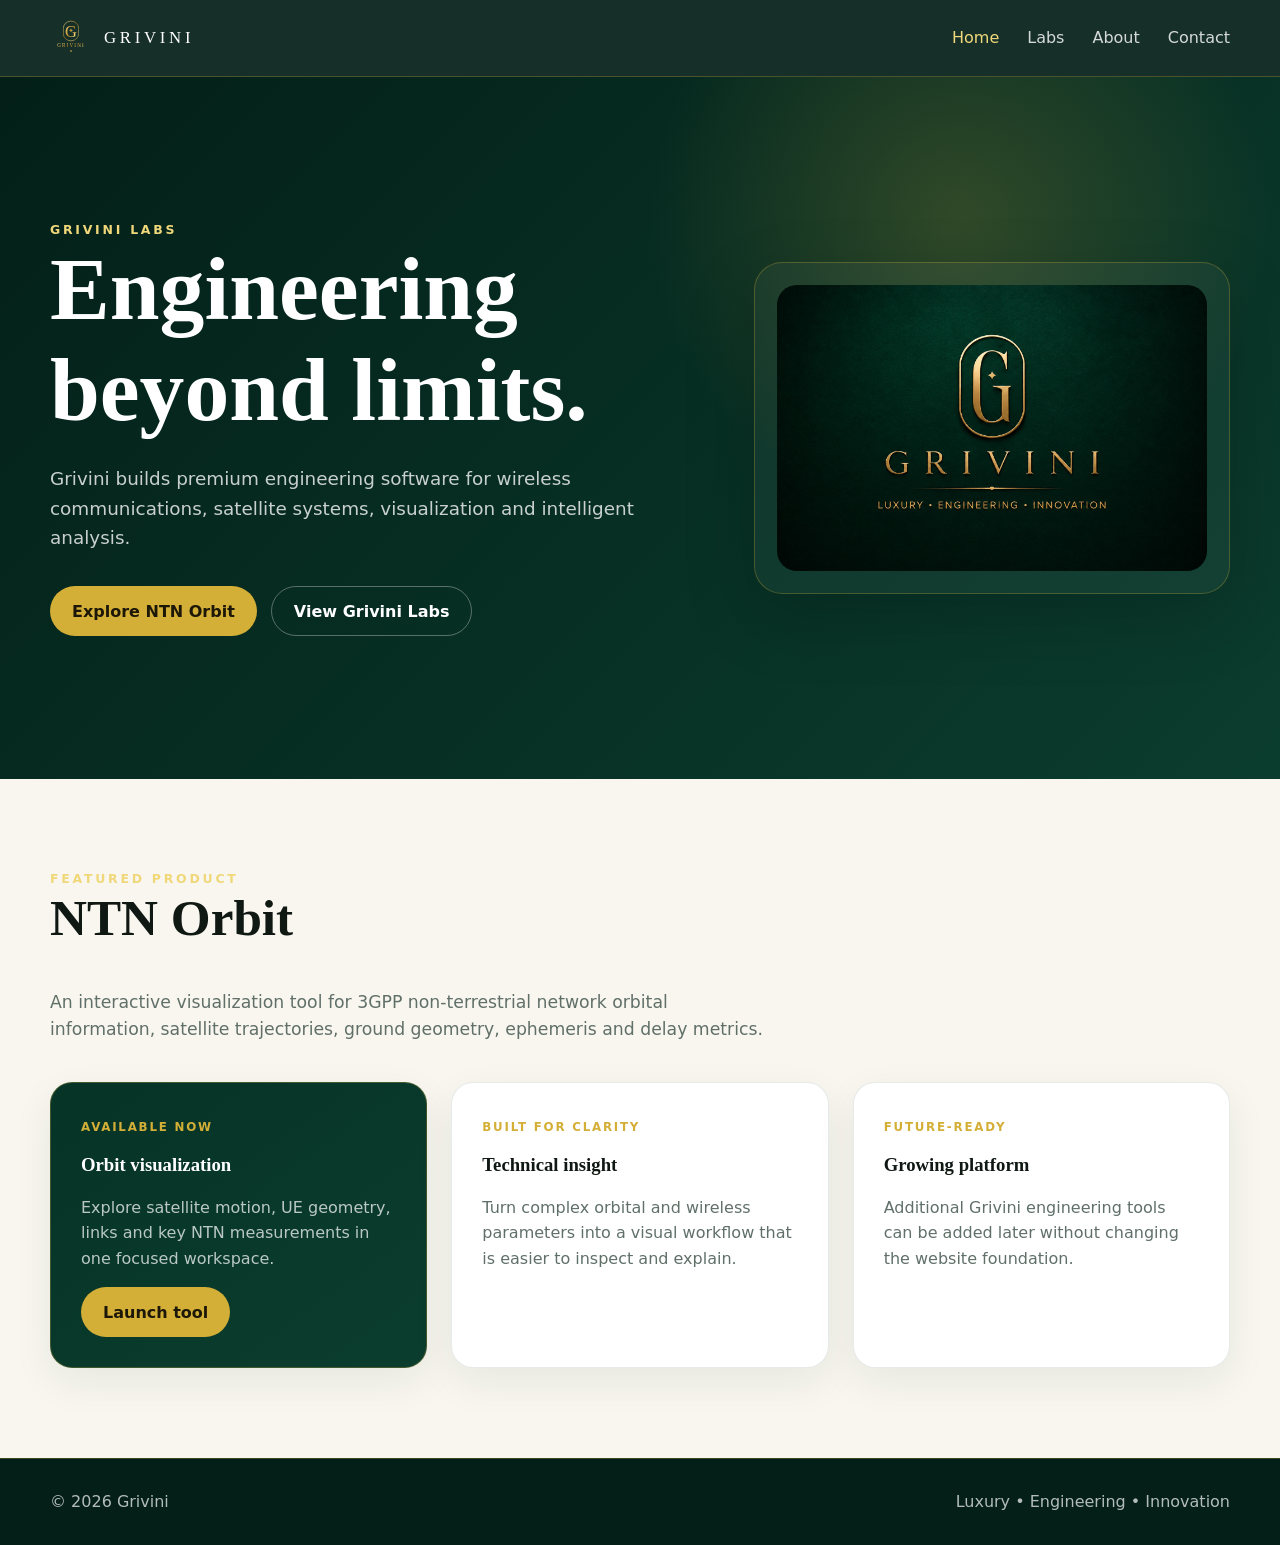
==== index.html @ 295d5815 "Initial Grivini website" ====
<!doctype html>
<html lang="en">
<head>
  <meta charset="utf-8">
  <meta name="viewport" content="width=device-width, initial-scale=1">
  <meta name="description" content="Grivini develops engineering tools for wireless, satellite and intelligent systems.">
  <title>Grivini — Engineering Beyond Limits</title>
  <link rel="stylesheet" href="assets/css/styles.css">
</head>
<body>
<header class="site-header">
  <nav class="nav" aria-label="Primary navigation">
    <a class="brand" href="index.html">
      <img src="assets/images/grivini-logo.svg" alt="">
      <span>GRIVINI</span>
    </a>
    <div class="nav-links"><a href="index.html" aria-current="page">Home</a>
<a href="labs/index.html">Labs</a>
<a href="about/index.html">About</a>
<a href="contact/index.html">Contact</a></div>
  </nav>
</header>

<main>
<section class="hero">
  <div class="hero-inner">
    <div>
      <div class="eyebrow">Grivini Labs</div>
      <h1>Engineering beyond limits.</h1>
      <p>Grivini builds premium engineering software for wireless communications, satellite systems, visualization and intelligent analysis.</p>
      <div class="actions">
        <a class="button button-primary" href="labs/ntn-orbit/index.html">Explore NTN Orbit</a>
        <a class="button button-secondary" href="labs/index.html">View Grivini Labs</a>
      </div>
    </div>
    <div class="hero-logo">
      <img src="assets/images/grivini-logo-green.jpg" alt="Grivini gold logo on emerald green">
    </div>
  </div>
</section>

<section class="section">
  <div class="eyebrow">Featured product</div>
  <h2>NTN Orbit</h2>
  <p class="section-intro">An interactive visualization tool for 3GPP non-terrestrial network orbital information, satellite trajectories, ground geometry, ephemeris and delay metrics.</p>
  <div class="cards">
    <article class="card featured">
      <span class="label">Available now</span>
      <h3>Orbit visualization</h3>
      <p>Explore satellite motion, UE geometry, links and key NTN measurements in one focused workspace.</p>
      <a class="button button-primary" href="labs/ntn-orbit/index.html">Launch tool</a>
    </article>
    <article class="card">
      <span class="label">Built for clarity</span>
      <h3>Technical insight</h3>
      <p>Turn complex orbital and wireless parameters into a visual workflow that is easier to inspect and explain.</p>
    </article>
    <article class="card">
      <span class="label">Future-ready</span>
      <h3>Growing platform</h3>
      <p>Additional Grivini engineering tools can be added later without changing the website foundation.</p>
    </article>
  </div>
</section>
</main>

<footer class="footer">
  <div class="footer-inner">
    <div>© 2026 Grivini</div>
    <div>Luxury • Engineering • Innovation</div>
  </div>
</footer>
</body>
</html>
---- assets/css/styles.css ----
:root {
  --emerald-950: #031f18;
  --emerald-900: #063427;
  --emerald-800: #0b3d2e;
  --gold: #d4af37;
  --gold-light: #f0d87a;
  --ink: #101814;
  --muted: #607069;
  --cream: #f8f6ef;
  --white: #ffffff;
  --line: rgba(212, 175, 55, 0.28);
  --shadow: 0 24px 70px rgba(0,0,0,.18);
}

* { box-sizing: border-box; }
html { scroll-behavior: smooth; }
body {
  margin: 0;
  font-family: Inter, ui-sans-serif, system-ui, -apple-system, BlinkMacSystemFont, "Segoe UI", sans-serif;
  color: var(--ink);
  background: var(--cream);
  line-height: 1.6;
}
a { color: inherit; text-decoration: none; }
img { max-width: 100%; display: block; }

.site-header {
  position: sticky;
  top: 0;
  z-index: 50;
  background: rgba(3,31,24,.92);
  border-bottom: 1px solid var(--line);
  backdrop-filter: blur(16px);
}
.nav {
  width: min(1180px, calc(100% - 32px));
  margin: auto;
  min-height: 76px;
  display: flex;
  align-items: center;
  justify-content: space-between;
}
.brand {
  display: flex;
  align-items: center;
  gap: 12px;
  color: var(--white);
  letter-spacing: .22em;
  font-family: Georgia, serif;
  font-size: 1.05rem;
}
.brand img { width: 42px; height: 42px; }
.nav-links { display: flex; gap: 28px; color: rgba(255,255,255,.82); }
.nav-links a:hover, .nav-links a[aria-current="page"] { color: var(--gold-light); }

.hero {
  background:
    radial-gradient(circle at 75% 20%, rgba(212,175,55,.20), transparent 28%),
    linear-gradient(135deg, var(--emerald-950), var(--emerald-800));
  color: white;
  min-height: 78vh;
  display: grid;
  place-items: center;
  overflow: hidden;
}
.hero-inner {
  width: min(1180px, calc(100% - 32px));
  display: grid;
  grid-template-columns: 1.15fr .85fr;
  gap: 60px;
  align-items: center;
  padding: 80px 0;
}
.eyebrow {
  color: var(--gold-light);
  text-transform: uppercase;
  letter-spacing: .22em;
  font-size: .78rem;
  font-weight: 700;
}
h1, h2, h3 {
  font-family: Georgia, "Times New Roman", serif;
  line-height: 1.12;
  margin-top: 0;
}
h1 { font-size: clamp(3rem, 7vw, 6.4rem); margin-bottom: 24px; }
h2 { font-size: clamp(2rem, 4vw, 3.5rem); }
.hero p { max-width: 700px; color: rgba(255,255,255,.78); font-size: 1.15rem; }
.hero-logo {
  border: 1px solid var(--line);
  border-radius: 28px;
  padding: 22px;
  background: rgba(255,255,255,.04);
  box-shadow: var(--shadow);
}
.hero-logo img { border-radius: 20px; }

.actions { display: flex; flex-wrap: wrap; gap: 14px; margin-top: 34px; }
.button {
  display: inline-flex;
  align-items: center;
  justify-content: center;
  min-height: 50px;
  padding: 0 22px;
  border-radius: 999px;
  font-weight: 700;
  transition: transform .2s ease, background .2s ease;
}
.button:hover { transform: translateY(-2px); }
.button-primary { background: var(--gold); color: #1c1707; }
.button-secondary { border: 1px solid rgba(255,255,255,.32); color: white; }

.section {
  width: min(1180px, calc(100% - 32px));
  margin: auto;
  padding: 90px 0;
}
.section-intro { max-width: 720px; color: var(--muted); font-size: 1.08rem; }
.cards {
  margin-top: 38px;
  display: grid;
  grid-template-columns: repeat(3, 1fr);
  gap: 24px;
}
.card {
  background: white;
  border: 1px solid rgba(11,61,46,.10);
  border-radius: 22px;
  padding: 30px;
  box-shadow: 0 14px 40px rgba(10,40,30,.07);
}
.card.featured {
  background: linear-gradient(145deg, var(--emerald-900), var(--emerald-800));
  color: white;
  border-color: var(--line);
}
.card p { color: var(--muted); }
.card.featured p { color: rgba(255,255,255,.72); }
.card .label {
  display: inline-block;
  color: var(--gold);
  font-size: .74rem;
  letter-spacing: .15em;
  text-transform: uppercase;
  font-weight: 800;
  margin-bottom: 18px;
}

.page-hero {
  background: linear-gradient(135deg, var(--emerald-950), var(--emerald-800));
  color: white;
  padding: 100px 0 76px;
}
.page-hero > div { width: min(960px, calc(100% - 32px)); margin: auto; }
.page-hero p { color: rgba(255,255,255,.72); max-width: 720px; }

.tool-shell {
  min-height: 68vh;
  background: #06140f;
  border: 1px solid rgba(212,175,55,.22);
  border-radius: 24px;
  overflow: hidden;
  box-shadow: var(--shadow);
}
.tool-toolbar {
  min-height: 58px;
  padding: 0 18px;
  display: flex;
  align-items: center;
  justify-content: space-between;
  color: white;
  border-bottom: 1px solid rgba(255,255,255,.1);
}
.tool-placeholder {
  min-height: 560px;
  display: grid;
  place-items: center;
  text-align: center;
  color: rgba(255,255,255,.7);
  background:
    radial-gradient(circle at center, rgba(20,120,90,.35), transparent 33%),
    linear-gradient(#06140f, #020806);
  padding: 30px;
}

.contact-box {
  max-width: 760px;
  background: white;
  border-radius: 24px;
  padding: 38px;
  box-shadow: 0 14px 40px rgba(10,40,30,.08);
}
.footer {
  background: var(--emerald-950);
  color: rgba(255,255,255,.7);
  border-top: 1px solid var(--line);
}
.footer-inner {
  width: min(1180px, calc(100% - 32px));
  margin: auto;
  padding: 30px 0;
  display: flex;
  justify-content: space-between;
  gap: 24px;
}

@media (max-width: 820px) {
  .hero-inner { grid-template-columns: 1fr; }
  .hero-logo { max-width: 520px; }
  .cards { grid-template-columns: 1fr; }
  .nav-links { gap: 14px; font-size: .9rem; }
}
@media (max-width: 560px) {
  .brand span { display: none; }
  .nav-links { gap: 12px; font-size: .82rem; }
  .footer-inner { flex-direction: column; }
}
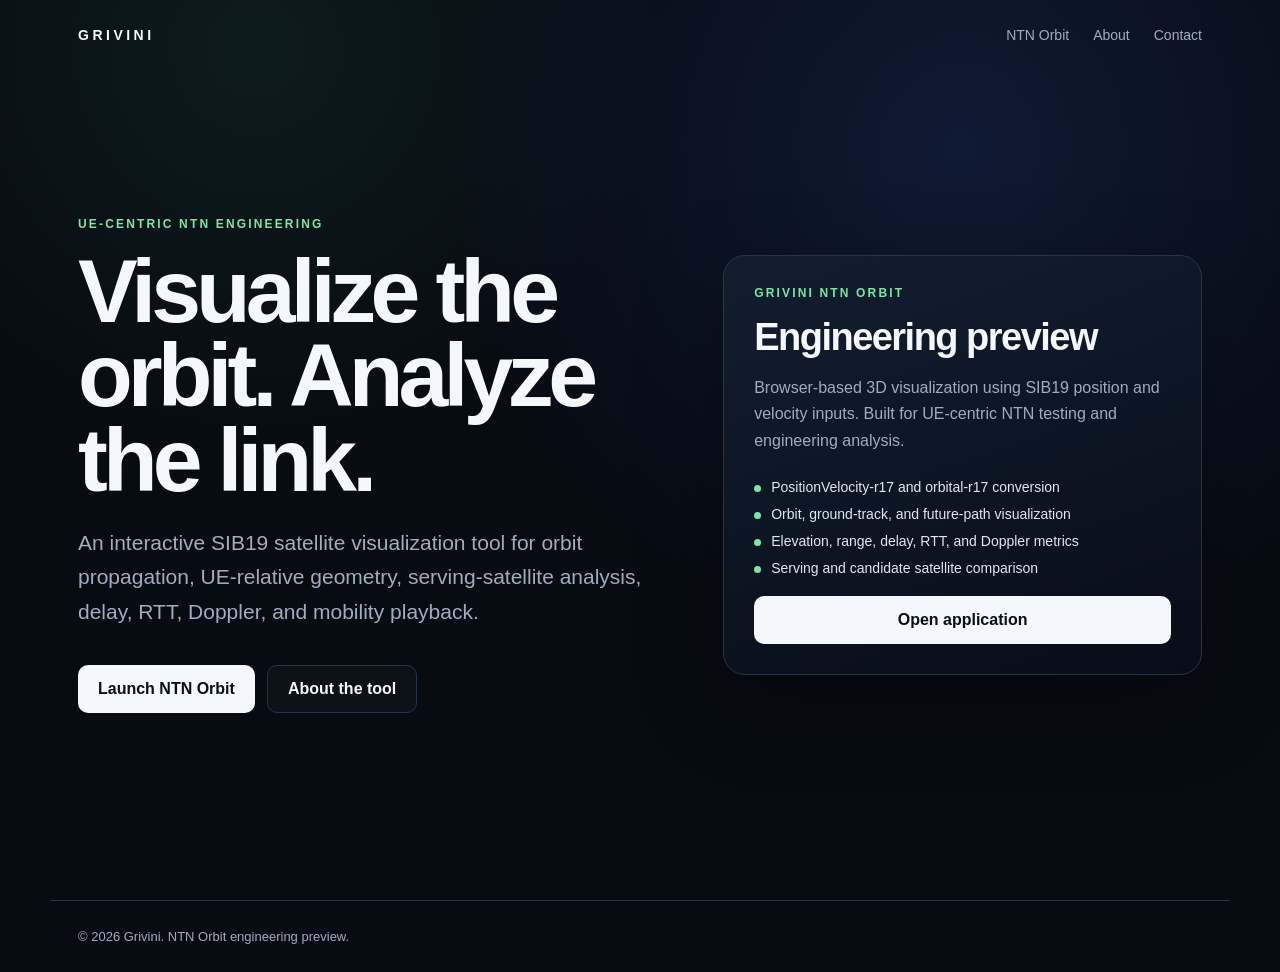
==== commit d94efa0f: "Initial Grivini Platform v5.0" ====
--- a/index.html
+++ b/index.html
@@ -1,74 +1,5 @@
 <!doctype html>
-<html lang="en">
-<head>
-  <meta charset="utf-8">
-  <meta name="viewport" content="width=device-width, initial-scale=1">
-  <meta name="description" content="Grivini develops engineering tools for wireless, satellite and intelligent systems.">
-  <title>Grivini — Engineering Beyond Limits</title>
-  <link rel="stylesheet" href="assets/css/styles.css">
-</head>
-<body>
-<header class="site-header">
-  <nav class="nav" aria-label="Primary navigation">
-    <a class="brand" href="index.html">
-      <img src="assets/images/grivini-logo.svg" alt="">
-      <span>GRIVINI</span>
-    </a>
-    <div class="nav-links"><a href="index.html" aria-current="page">Home</a>
-<a href="labs/index.html">Labs</a>
-<a href="about/index.html">About</a>
-<a href="contact/index.html">Contact</a></div>
-  </nav>
-</header>
-
-<main>
-<section class="hero">
-  <div class="hero-inner">
-    <div>
-      <div class="eyebrow">Grivini Labs</div>
-      <h1>Engineering beyond limits.</h1>
-      <p>Grivini builds premium engineering software for wireless communications, satellite systems, visualization and intelligent analysis.</p>
-      <div class="actions">
-        <a class="button button-primary" href="labs/ntn-orbit/index.html">Explore NTN Orbit</a>
-        <a class="button button-secondary" href="labs/index.html">View Grivini Labs</a>
-      </div>
-    </div>
-    <div class="hero-logo">
-      <img src="assets/images/grivini-logo-green.jpg" alt="Grivini gold logo on emerald green">
-    </div>
-  </div>
-</section>
-
-<section class="section">
-  <div class="eyebrow">Featured product</div>
-  <h2>NTN Orbit</h2>
-  <p class="section-intro">An interactive visualization tool for 3GPP non-terrestrial network orbital information, satellite trajectories, ground geometry, ephemeris and delay metrics.</p>
-  <div class="cards">
-    <article class="card featured">
-      <span class="label">Available now</span>
-      <h3>Orbit visualization</h3>
-      <p>Explore satellite motion, UE geometry, links and key NTN measurements in one focused workspace.</p>
-      <a class="button button-primary" href="labs/ntn-orbit/index.html">Launch tool</a>
-    </article>
-    <article class="card">
-      <span class="label">Built for clarity</span>
-      <h3>Technical insight</h3>
-      <p>Turn complex orbital and wireless parameters into a visual workflow that is easier to inspect and explain.</p>
-    </article>
-    <article class="card">
-      <span class="label">Future-ready</span>
-      <h3>Growing platform</h3>
-      <p>Additional Grivini engineering tools can be added later without changing the website foundation.</p>
-    </article>
-  </div>
-</section>
-</main>
-
-<footer class="footer">
-  <div class="footer-inner">
-    <div>© 2026 Grivini</div>
-    <div>Luxury • Engineering • Innovation</div>
-  </div>
-</footer>
-</body>
-</html>+<html lang="en"><head><meta charset="utf-8"><meta name="viewport" content="width=device-width,initial-scale=1"><meta name="description" content="Grivini NTN Orbit — UE-centric SIB19 satellite visualization and NTN geometry analysis."><title>Grivini | NTN Orbit</title><link rel="stylesheet" href="/assets/styles.css"></head>
+<body><nav class="nav"><a class="logo" href="/">GRIVINI</a><div class="navlinks"><a href="/labs/">NTN Orbit</a><a href="/about/">About</a><a href="/contact/">Contact</a></div></nav>
+<main class="hero"><section><div class="kicker">UE-CENTRIC NTN ENGINEERING</div><h1>Visualize the orbit. Analyze the link.</h1><p class="lead">An interactive SIB19 satellite visualization tool for orbit propagation, UE-relative geometry, serving-satellite analysis, delay, RTT, Doppler, and mobility playback.</p><div class="actions"><a class="button primary" href="/labs/">Launch NTN Orbit</a><a class="button secondary" href="/about/">About the tool</a></div></section>
+<section class="card"><div><div class="card-label">GRIVINI NTN ORBIT</div><h2>Engineering preview</h2><p>Browser-based 3D visualization using SIB19 position and velocity inputs. Built for UE-centric NTN testing and engineering analysis.</p><div class="features"><div class="feature">PositionVelocity-r17 and orbital-r17 conversion</div><div class="feature">Orbit, ground-track, and future-path visualization</div><div class="feature">Elevation, range, delay, RTT, and Doppler metrics</div><div class="feature">Serving and candidate satellite comparison</div></div></div><a class="button primary" href="/labs/">Open application</a></section></main><footer>© 2026 Grivini. NTN Orbit engineering preview.</footer></body></html>
--- a/assets/styles.css
+++ b/assets/styles.css
@@ -0,0 +1,2 @@
+:root{--bg:#070b12;--panel:#0d1523;--line:#26354c;--text:#f4f7fb;--muted:#9fadc1;--accent:#7be6a4}
+*{box-sizing:border-box}html{scroll-behavior:smooth}body{margin:0;min-height:100vh;background:radial-gradient(circle at 75% 15%,rgba(63,120,255,.14),transparent 32rem),radial-gradient(circle at 20% 5%,rgba(78,231,147,.08),transparent 26rem),var(--bg);color:var(--text);font-family:Inter,-apple-system,BlinkMacSystemFont,"Segoe UI",sans-serif}a{color:inherit}.nav{height:70px;display:flex;align-items:center;justify-content:space-between;max-width:1180px;margin:auto;padding:0 28px}.logo{text-decoration:none;font-weight:850;letter-spacing:.25em;font-size:14px}.navlinks{display:flex;gap:24px;color:var(--muted);font-size:14px}.navlinks a{text-decoration:none}.navlinks a:hover{color:var(--text)}.hero{max-width:1180px;margin:auto;min-height:calc(100vh - 70px);display:grid;grid-template-columns:minmax(0,1.1fr) minmax(320px,.9fr);align-items:center;gap:60px;padding:70px 28px 110px}.kicker{color:var(--accent);font-weight:750;letter-spacing:.18em;font-size:12px}h1{font-size:clamp(48px,7vw,92px);line-height:.94;letter-spacing:-.055em;margin:18px 0 24px}.lead{max-width:680px;color:var(--muted);font-size:clamp(17px,2vw,21px);line-height:1.65}.actions{display:flex;gap:12px;flex-wrap:wrap;margin-top:35px}.button{display:inline-flex;align-items:center;justify-content:center;min-height:48px;padding:0 20px;border-radius:10px;text-decoration:none;font-weight:750}.primary{background:var(--text);color:#071019}.secondary{border:1px solid var(--line);background:rgba(255,255,255,.025)}.card{min-height:420px;border:1px solid var(--line);border-radius:22px;padding:30px;background:linear-gradient(160deg,rgba(18,30,49,.92),rgba(8,14,24,.9));box-shadow:0 28px 90px rgba(0,0,0,.28);display:flex;flex-direction:column;justify-content:space-between}.card-label{color:var(--accent);font-size:12px;font-weight:800;letter-spacing:.18em}.card h2{font-size:38px;margin:16px 0 14px;letter-spacing:-.04em}.card p{color:var(--muted);line-height:1.65}.features{display:grid;gap:11px;margin-top:25px;color:#dfe7f2;font-size:14px}.feature:before{content:"";display:inline-block;width:7px;height:7px;border-radius:50%;background:var(--accent);margin-right:10px}.page{width:min(900px,calc(100% - 40px));margin:80px auto;padding:38px;border:1px solid var(--line);border-radius:20px;background:var(--panel)}.page h1{font-size:48px}.page p{color:var(--muted);line-height:1.75}footer{max-width:1180px;margin:auto;padding:28px;color:var(--muted);border-top:1px solid var(--line);font-size:13px}@media(max-width:800px){.hero{grid-template-columns:1fr;padding-top:40px}.navlinks{display:none}.card{min-height:340px}}
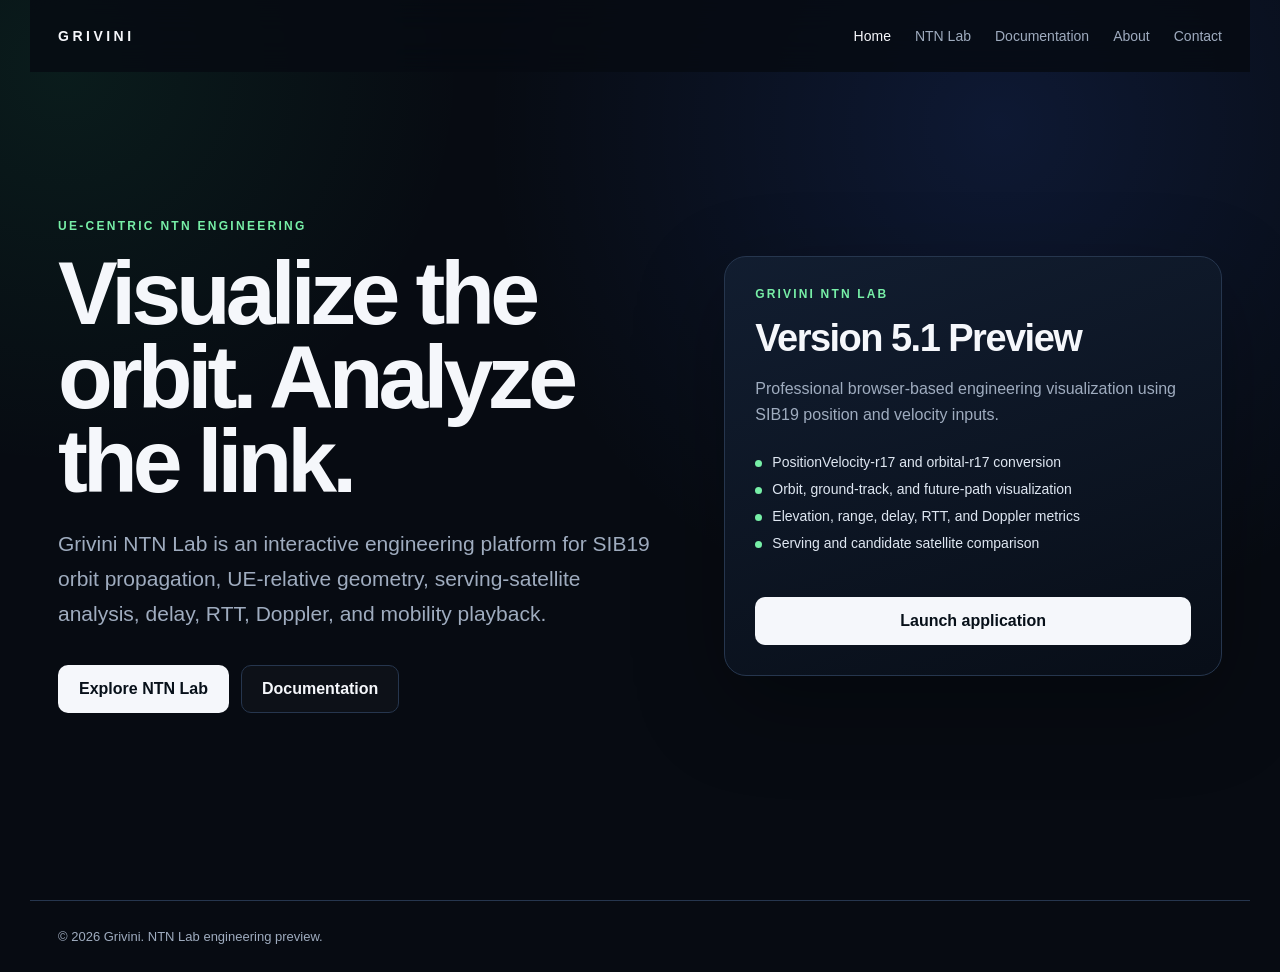
==== commit af784040: "Release Grivini NTN Lab v5.1" ====
--- a/index.html
+++ b/index.html
@@ -1,5 +1,42 @@
 <!doctype html>
-<html lang="en"><head><meta charset="utf-8"><meta name="viewport" content="width=device-width,initial-scale=1"><meta name="description" content="Grivini NTN Orbit — UE-centric SIB19 satellite visualization and NTN geometry analysis."><title>Grivini | NTN Orbit</title><link rel="stylesheet" href="/assets/styles.css"></head>
-<body><nav class="nav"><a class="logo" href="/">GRIVINI</a><div class="navlinks"><a href="/labs/">NTN Orbit</a><a href="/about/">About</a><a href="/contact/">Contact</a></div></nav>
-<main class="hero"><section><div class="kicker">UE-CENTRIC NTN ENGINEERING</div><h1>Visualize the orbit. Analyze the link.</h1><p class="lead">An interactive SIB19 satellite visualization tool for orbit propagation, UE-relative geometry, serving-satellite analysis, delay, RTT, Doppler, and mobility playback.</p><div class="actions"><a class="button primary" href="/labs/">Launch NTN Orbit</a><a class="button secondary" href="/about/">About the tool</a></div></section>
-<section class="card"><div><div class="card-label">GRIVINI NTN ORBIT</div><h2>Engineering preview</h2><p>Browser-based 3D visualization using SIB19 position and velocity inputs. Built for UE-centric NTN testing and engineering analysis.</p><div class="features"><div class="feature">PositionVelocity-r17 and orbital-r17 conversion</div><div class="feature">Orbit, ground-track, and future-path visualization</div><div class="feature">Elevation, range, delay, RTT, and Doppler metrics</div><div class="feature">Serving and candidate satellite comparison</div></div></div><a class="button primary" href="/labs/">Open application</a></section></main><footer>© 2026 Grivini. NTN Orbit engineering preview.</footer></body></html>+<html lang="en">
+<head>
+  <meta charset="utf-8">
+  <meta name="viewport" content="width=device-width,initial-scale=1">
+  <meta name="description" content="Grivini NTN Lab — UE-centric SIB19 satellite visualization and NTN geometry analysis.">
+  <title>Grivini | NTN Lab</title>
+  <link rel="stylesheet" href="/assets/styles.css">
+</head>
+<body>
+<nav class="site-nav"><a class="logo" href="/">GRIVINI</a><div class="nav-links"><a class="active" href="/">Home</a><a class="" href="/labs/">NTN Lab</a><a class="" href="/docs/">Documentation</a><a class="" href="/about/">About</a><a class="" href="/contact/">Contact</a></div></nav>
+<main class="hero">
+  <section>
+    <div class="kicker">UE-CENTRIC NTN ENGINEERING</div>
+    <h1>Visualize the orbit. Analyze the link.</h1>
+    <p class="lead">
+      Grivini NTN Lab is an interactive engineering platform for SIB19 orbit propagation,
+      UE-relative geometry, serving-satellite analysis, delay, RTT, Doppler, and mobility playback.
+    </p>
+    <div class="actions">
+      <a class="button primary" href="/labs/">Explore NTN Lab</a>
+      <a class="button secondary" href="/docs/">Documentation</a>
+    </div>
+  </section>
+  <section class="product-card">
+    <div>
+      <div class="card-label">GRIVINI NTN LAB</div>
+      <h2>Version 5.1 Preview</h2>
+      <p>Professional browser-based engineering visualization using SIB19 position and velocity inputs.</p>
+      <div class="features">
+        <div class="feature">PositionVelocity-r17 and orbital-r17 conversion</div>
+        <div class="feature">Orbit, ground-track, and future-path visualization</div>
+        <div class="feature">Elevation, range, delay, RTT, and Doppler metrics</div>
+        <div class="feature">Serving and candidate satellite comparison</div>
+      </div>
+    </div>
+    <a class="button primary" href="/labs/app/">Launch application</a>
+  </section>
+</main>
+<footer>© 2026 Grivini. NTN Lab engineering preview.</footer>
+</body>
+</html>
--- a/assets/styles.css
+++ b/assets/styles.css
@@ -1,2 +1,184 @@
-:root{--bg:#070b12;--panel:#0d1523;--line:#26354c;--text:#f4f7fb;--muted:#9fadc1;--accent:#7be6a4}
-*{box-sizing:border-box}html{scroll-behavior:smooth}body{margin:0;min-height:100vh;background:radial-gradient(circle at 75% 15%,rgba(63,120,255,.14),transparent 32rem),radial-gradient(circle at 20% 5%,rgba(78,231,147,.08),transparent 26rem),var(--bg);color:var(--text);font-family:Inter,-apple-system,BlinkMacSystemFont,"Segoe UI",sans-serif}a{color:inherit}.nav{height:70px;display:flex;align-items:center;justify-content:space-between;max-width:1180px;margin:auto;padding:0 28px}.logo{text-decoration:none;font-weight:850;letter-spacing:.25em;font-size:14px}.navlinks{display:flex;gap:24px;color:var(--muted);font-size:14px}.navlinks a{text-decoration:none}.navlinks a:hover{color:var(--text)}.hero{max-width:1180px;margin:auto;min-height:calc(100vh - 70px);display:grid;grid-template-columns:minmax(0,1.1fr) minmax(320px,.9fr);align-items:center;gap:60px;padding:70px 28px 110px}.kicker{color:var(--accent);font-weight:750;letter-spacing:.18em;font-size:12px}h1{font-size:clamp(48px,7vw,92px);line-height:.94;letter-spacing:-.055em;margin:18px 0 24px}.lead{max-width:680px;color:var(--muted);font-size:clamp(17px,2vw,21px);line-height:1.65}.actions{display:flex;gap:12px;flex-wrap:wrap;margin-top:35px}.button{display:inline-flex;align-items:center;justify-content:center;min-height:48px;padding:0 20px;border-radius:10px;text-decoration:none;font-weight:750}.primary{background:var(--text);color:#071019}.secondary{border:1px solid var(--line);background:rgba(255,255,255,.025)}.card{min-height:420px;border:1px solid var(--line);border-radius:22px;padding:30px;background:linear-gradient(160deg,rgba(18,30,49,.92),rgba(8,14,24,.9));box-shadow:0 28px 90px rgba(0,0,0,.28);display:flex;flex-direction:column;justify-content:space-between}.card-label{color:var(--accent);font-size:12px;font-weight:800;letter-spacing:.18em}.card h2{font-size:38px;margin:16px 0 14px;letter-spacing:-.04em}.card p{color:var(--muted);line-height:1.65}.features{display:grid;gap:11px;margin-top:25px;color:#dfe7f2;font-size:14px}.feature:before{content:"";display:inline-block;width:7px;height:7px;border-radius:50%;background:var(--accent);margin-right:10px}.page{width:min(900px,calc(100% - 40px));margin:80px auto;padding:38px;border:1px solid var(--line);border-radius:20px;background:var(--panel)}.page h1{font-size:48px}.page p{color:var(--muted);line-height:1.75}footer{max-width:1180px;margin:auto;padding:28px;color:var(--muted);border-top:1px solid var(--line);font-size:13px}@media(max-width:800px){.hero{grid-template-columns:1fr;padding-top:40px}.navlinks{display:none}.card{min-height:340px}}+:root{
+  --bg:#070b12;
+  --bg-soft:#0b1220;
+  --panel:#0d1626;
+  --panel-2:#101c30;
+  --line:#26364e;
+  --line-soft:#1a2740;
+  --text:#f5f7fb;
+  --muted:#9facbf;
+  --accent:#77efa7;
+  --accent-2:#7ba7ff;
+  --shadow:0 30px 90px rgba(0,0,0,.30);
+}
+*{box-sizing:border-box}
+html{scroll-behavior:smooth}
+body{
+  margin:0;
+  min-height:100vh;
+  background:
+    radial-gradient(circle at 78% 13%,rgba(55,108,255,.14),transparent 32rem),
+    radial-gradient(circle at 5% 7%,rgba(45,228,145,.08),transparent 25rem),
+    var(--bg);
+  color:var(--text);
+  font-family:Inter,-apple-system,BlinkMacSystemFont,"Segoe UI",sans-serif;
+}
+a{color:inherit}
+.site-nav{
+  position:sticky;
+  top:0;
+  z-index:20;
+  height:72px;
+  display:flex;
+  align-items:center;
+  justify-content:space-between;
+  gap:24px;
+  max-width:1220px;
+  margin:auto;
+  padding:0 28px;
+  background:rgba(7,11,18,.84);
+  backdrop-filter:blur(16px);
+}
+.logo{
+  text-decoration:none;
+  font-weight:850;
+  letter-spacing:.25em;
+  font-size:14px;
+}
+.nav-links{display:flex;align-items:center;gap:24px;color:var(--muted);font-size:14px}
+.nav-links a{text-decoration:none}
+.nav-links a:hover,.nav-links a.active{color:var(--text)}
+.hero{
+  width:min(1220px,100%);
+  margin:auto;
+  min-height:calc(100vh - 72px);
+  display:grid;
+  grid-template-columns:minmax(0,1.1fr) minmax(330px,.9fr);
+  align-items:center;
+  gap:58px;
+  padding:70px 28px 110px;
+}
+.kicker{
+  color:var(--accent);
+  font-weight:800;
+  letter-spacing:.19em;
+  font-size:12px;
+}
+h1{
+  margin:18px 0 24px;
+  font-size:clamp(48px,7vw,92px);
+  line-height:.94;
+  letter-spacing:-.055em;
+}
+.lead{
+  max-width:700px;
+  color:var(--muted);
+  font-size:clamp(17px,2vw,21px);
+  line-height:1.65;
+}
+.actions{display:flex;gap:12px;flex-wrap:wrap;margin-top:34px}
+.button{
+  display:inline-flex;
+  align-items:center;
+  justify-content:center;
+  min-height:48px;
+  padding:0 20px;
+  border-radius:10px;
+  text-decoration:none;
+  font-weight:780;
+  border:1px solid transparent;
+}
+.button.primary{background:var(--text);color:#071019}
+.button.secondary{border-color:var(--line);background:rgba(255,255,255,.025)}
+.button:hover{transform:translateY(-1px)}
+.product-card{
+  min-height:420px;
+  border:1px solid var(--line);
+  border-radius:22px;
+  padding:30px;
+  background:linear-gradient(160deg,rgba(18,30,49,.94),rgba(8,14,24,.93));
+  box-shadow:var(--shadow);
+  display:flex;
+  flex-direction:column;
+  justify-content:space-between;
+}
+.card-label{color:var(--accent);font-size:12px;font-weight:800;letter-spacing:.18em}
+.product-card h2{font-size:38px;margin:16px 0 14px;letter-spacing:-.04em}
+.product-card p{color:var(--muted);line-height:1.65}
+.features{display:grid;gap:11px;margin-top:25px;color:#dfe7f2;font-size:14px}
+.feature:before{
+  content:"";
+  display:inline-block;
+  width:7px;height:7px;border-radius:50%;
+  background:var(--accent);
+  margin-right:10px;
+}
+.page-shell{
+  width:min(1080px,calc(100% - 40px));
+  margin:70px auto 100px;
+}
+.page-hero{
+  display:grid;
+  grid-template-columns:1.1fr .9fr;
+  gap:42px;
+  align-items:center;
+  padding:40px;
+  border:1px solid var(--line);
+  border-radius:22px;
+  background:linear-gradient(150deg,rgba(16,28,47,.96),rgba(8,14,24,.96));
+  box-shadow:var(--shadow);
+}
+.page-hero h1{font-size:clamp(44px,6vw,72px)}
+.badge{
+  display:inline-flex;
+  padding:6px 9px;
+  border:1px solid var(--line);
+  border-radius:999px;
+  color:var(--muted);
+  font-size:11px;
+  font-weight:750;
+}
+.grid{
+  display:grid;
+  grid-template-columns:repeat(3,minmax(0,1fr));
+  gap:16px;
+  margin-top:24px;
+}
+.info-card{
+  border:1px solid var(--line-soft);
+  border-radius:16px;
+  padding:22px;
+  background:rgba(12,21,36,.76);
+}
+.info-card h3{margin:0 0 10px}
+.info-card p{color:var(--muted);line-height:1.6;margin:0}
+.content-card{
+  border:1px solid var(--line);
+  border-radius:18px;
+  background:var(--panel);
+  padding:32px;
+}
+.content-card p,.content-card li{color:var(--muted);line-height:1.7}
+.content-card h1{font-size:48px}
+.doc-list{display:grid;gap:14px;padding:0;list-style:none}
+.doc-list li{border-bottom:1px solid var(--line-soft);padding-bottom:14px}
+footer{
+  max-width:1220px;
+  margin:auto;
+  padding:28px;
+  color:var(--muted);
+  border-top:1px solid var(--line);
+  font-size:13px;
+}
+@media(max-width:860px){
+  .hero,.page-hero{grid-template-columns:1fr}
+  .grid{grid-template-columns:1fr}
+  .nav-links{gap:14px;font-size:13px}
+}
+@media(max-width:640px){
+  .nav-links a:nth-child(3),.nav-links a:nth-child(4){display:none}
+  .site-nav{padding:0 14px}
+  .hero{padding:42px 18px 70px}
+  .page-shell{width:min(100% - 24px,1080px)}
+  .page-hero{padding:24px}
+}
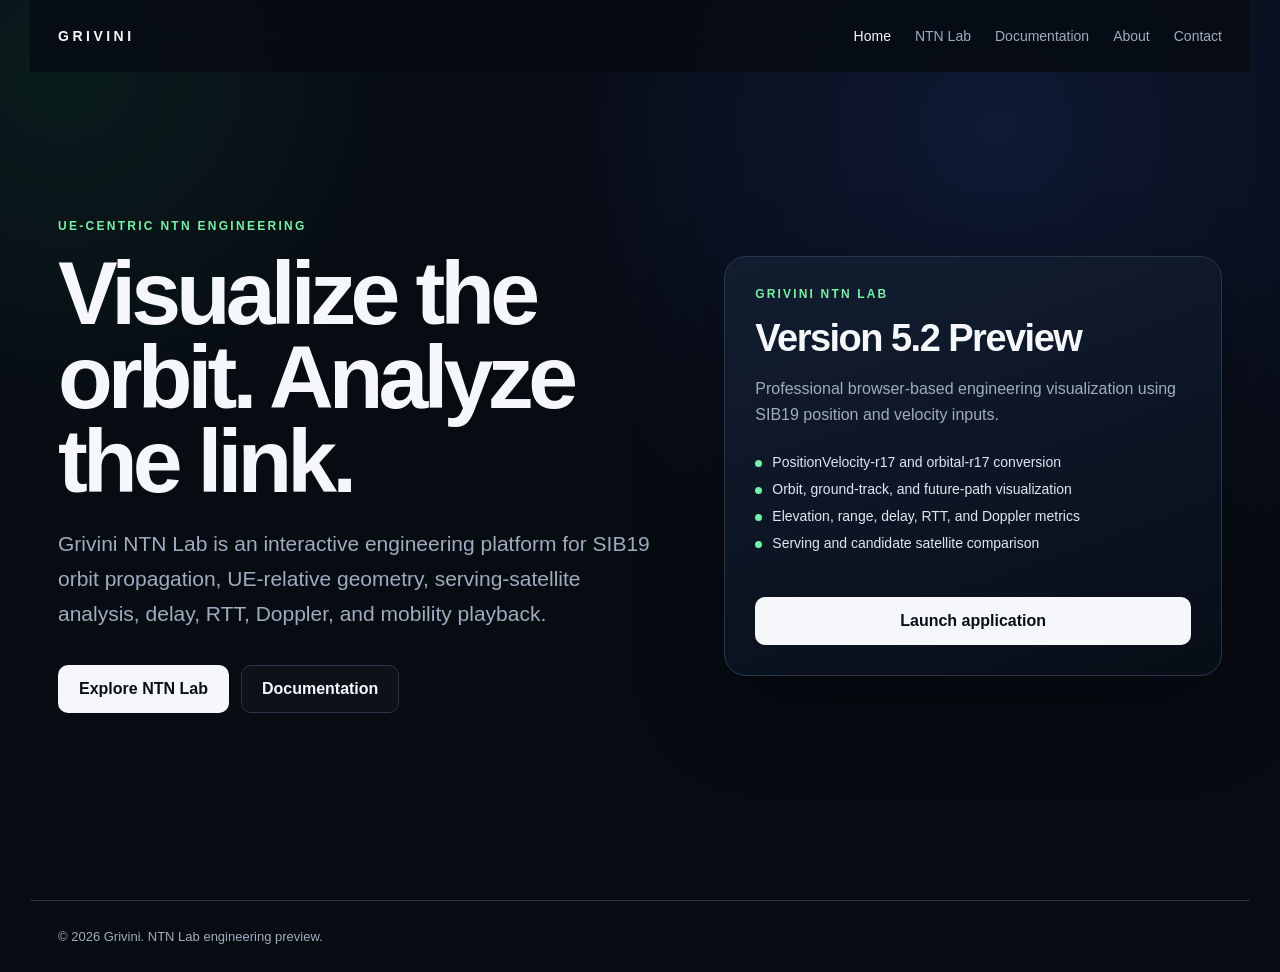
==== commit 4052cd59: "Release Grivini NTN Lab v5.2" ====
--- a/index.html
+++ b/index.html
@@ -25,7 +25,7 @@
   <section class="product-card">
     <div>
       <div class="card-label">GRIVINI NTN LAB</div>
-      <h2>Version 5.1 Preview</h2>
+      <h2>Version 5.2 Preview</h2>
       <p>Professional browser-based engineering visualization using SIB19 position and velocity inputs.</p>
       <div class="features">
         <div class="feature">PositionVelocity-r17 and orbital-r17 conversion</div>
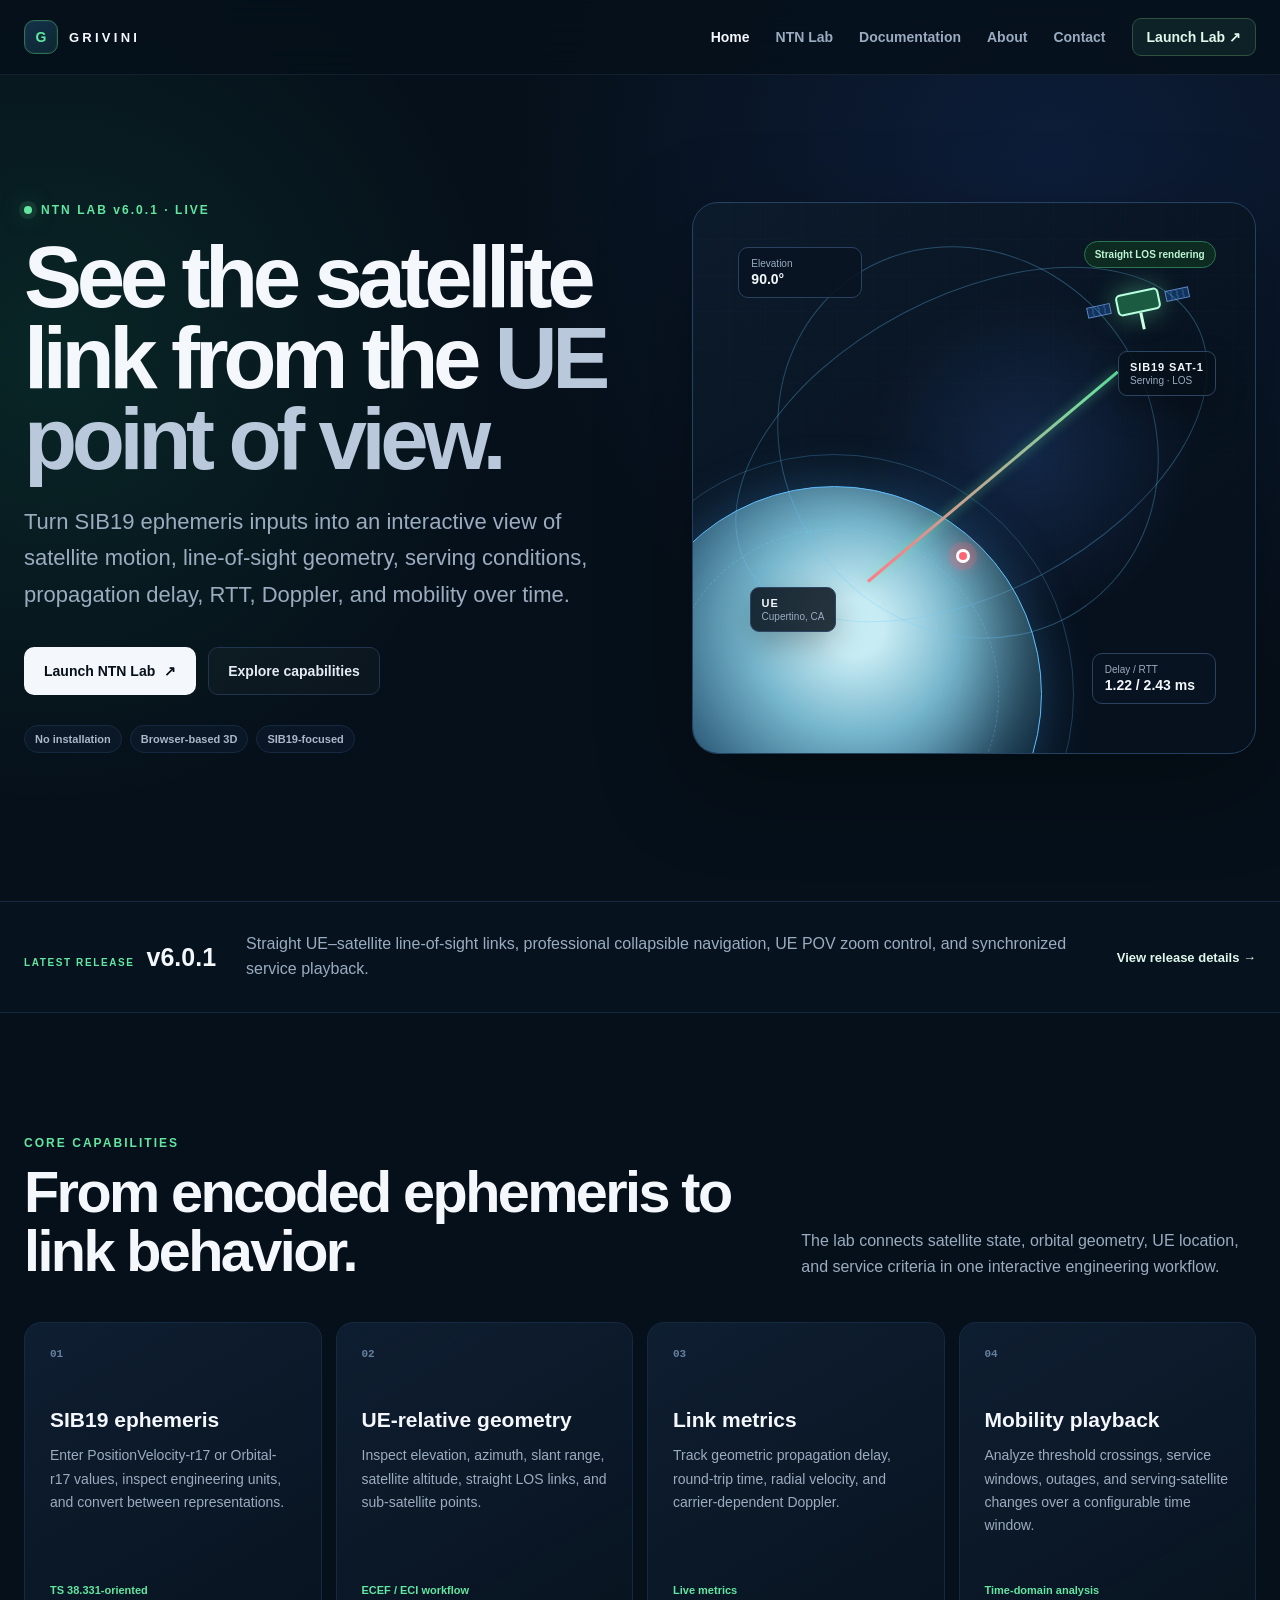
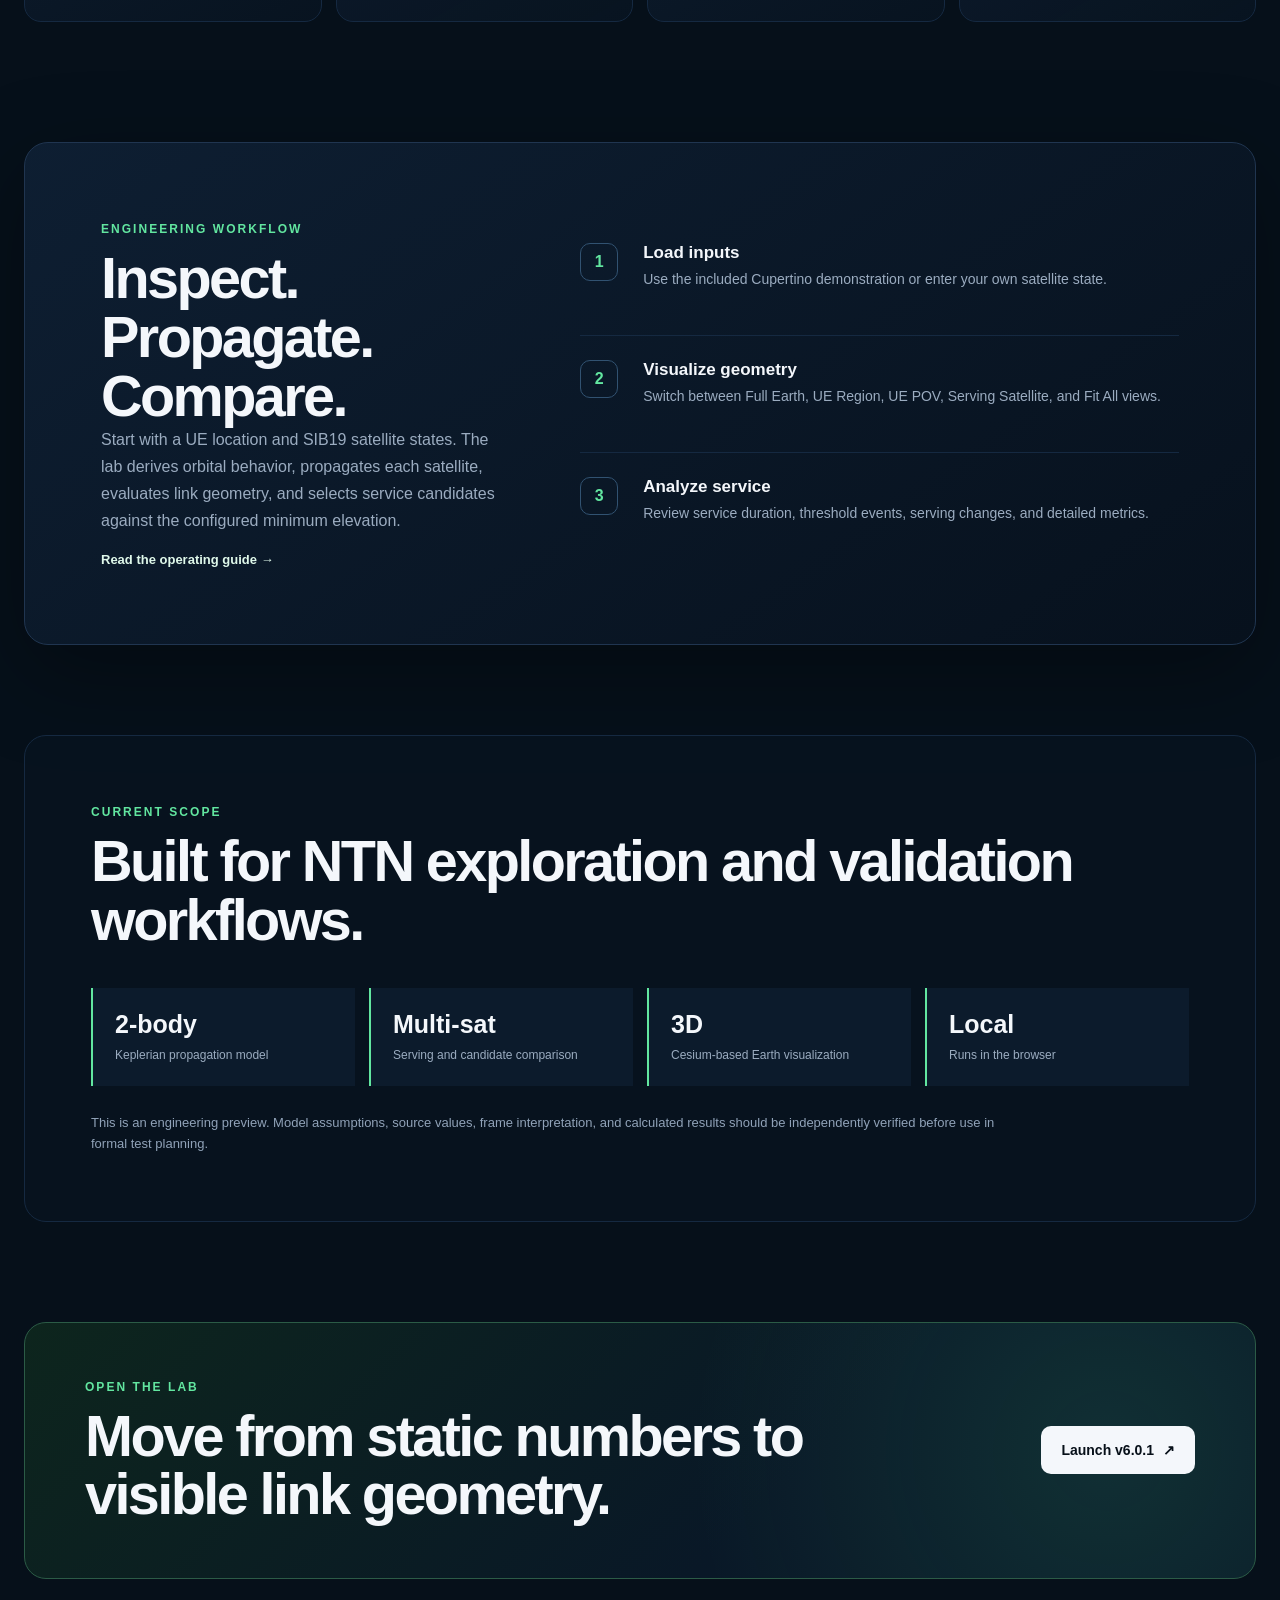
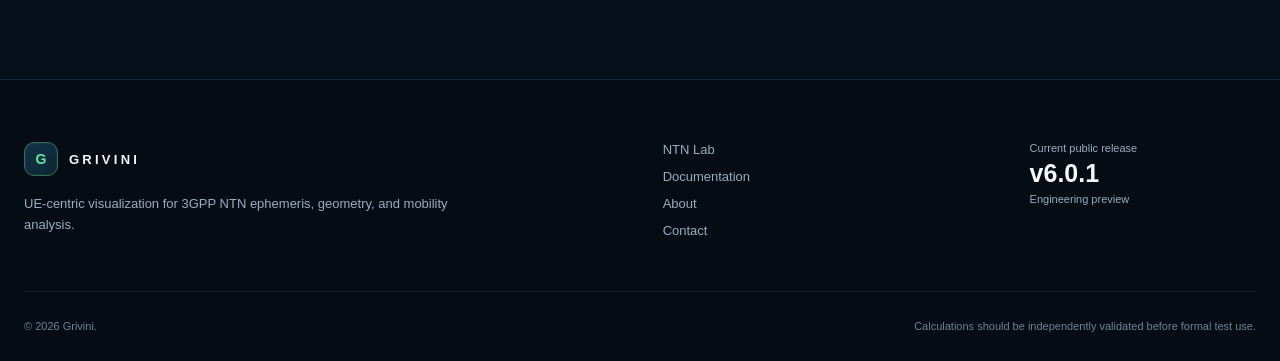
==== commit 6072bee6: "Release Grivini Website and NTN Lab v6.0.1" ====
--- a/index.html
+++ b/index.html
@@ -3,40 +3,146 @@
 <head>
   <meta charset="utf-8">
   <meta name="viewport" content="width=device-width,initial-scale=1">
-  <meta name="description" content="Grivini NTN Lab — UE-centric SIB19 satellite visualization and NTN geometry analysis.">
-  <title>Grivini | NTN Lab</title>
-  <link rel="stylesheet" href="/assets/styles.css">
+  <meta name="description" content="Grivini NTN Lab visualizes 3GPP SIB19 ephemeris, UE-relative satellite geometry, service windows, mobility, delay, RTT, and Doppler.">
+  <meta name="theme-color" content="#07101c">
+  <meta property="og:title" content="Grivini | NTN Engineering Visualization">
+  <meta property="og:description" content="Grivini NTN Lab visualizes 3GPP SIB19 ephemeris, UE-relative satellite geometry, service windows, mobility, delay, RTT, and Doppler.">
+  <meta property="og:type" content="website">
+  <title>Grivini | NTN Engineering Visualization</title>
+  <link rel="icon" href="/assets/favicon.svg" type="image/svg+xml">
+  <link rel="stylesheet" href="/assets/styles.css?v=6.0.1">
+  <script src="/assets/site.js?v=6.0.1" defer></script>
 </head>
-<body>
-<nav class="site-nav"><a class="logo" href="/">GRIVINI</a><div class="nav-links"><a class="active" href="/">Home</a><a class="" href="/labs/">NTN Lab</a><a class="" href="/docs/">Documentation</a><a class="" href="/about/">About</a><a class="" href="/contact/">Contact</a></div></nav>
-<main class="hero">
-  <section>
-    <div class="kicker">UE-CENTRIC NTN ENGINEERING</div>
-    <h1>Visualize the orbit. Analyze the link.</h1>
-    <p class="lead">
-      Grivini NTN Lab is an interactive engineering platform for SIB19 orbit propagation,
-      UE-relative geometry, serving-satellite analysis, delay, RTT, Doppler, and mobility playback.
-    </p>
-    <div class="actions">
-      <a class="button primary" href="/labs/">Explore NTN Lab</a>
-      <a class="button secondary" href="/docs/">Documentation</a>
+<body data-page="home">
+<a class="skip-link" href="#main-content">Skip to content</a>
+
+<header class="site-header">
+  <div class="nav-shell">
+    <a class="brand" href="/" aria-label="Grivini home">
+      <span class="brand-mark" aria-hidden="true">G</span>
+      <span class="brand-word">GRIVINI</span>
+    </a>
+    <button class="menu-button" type="button" aria-expanded="false" aria-controls="site-menu" aria-label="Open navigation">
+      <span></span><span></span><span></span>
+    </button>
+    <nav id="site-menu" class="site-menu" aria-label="Primary navigation">
+      <a data-nav="home" href="/">Home</a>
+      <a data-nav="lab" href="/labs/">NTN Lab</a>
+      <a data-nav="docs" href="/docs/">Documentation</a>
+      <a data-nav="about" href="/about/">About</a>
+      <a data-nav="contact" href="/contact/">Contact</a>
+      <a class="nav-launch" href="/labs/app/">Launch Lab <span aria-hidden="true">↗</span></a>
+    </nav>
+  </div>
+</header>
+
+<main id="main-content">
+  <section class="hero section-shell">
+    <div class="hero-copy">
+      <div class="eyebrow"><span class="live-dot"></span> NTN LAB v6.0.1 · LIVE</div>
+      <h1>See the satellite link from the <span>UE point of view.</span></h1>
+      <p class="hero-lead">Turn SIB19 ephemeris inputs into an interactive view of satellite motion, line-of-sight geometry, serving conditions, propagation delay, RTT, Doppler, and mobility over time.</p>
+      <div class="hero-actions">
+        <a class="button primary" href="/labs/app/">Launch NTN Lab <span aria-hidden="true">↗</span></a>
+        <a class="button secondary" href="/labs/">Explore capabilities</a>
+      </div>
+      <div class="hero-proof" aria-label="Product highlights">
+        <span>No installation</span>
+        <span>Browser-based 3D</span>
+        <span>SIB19-focused</span>
+      </div>
+    </div>
+    <div class="hero-visual" aria-label="Stylized UE-to-satellite line-of-sight visualization">
+      <div class="visual-grid"></div>
+      <div class="earth"><div class="earth-glow"></div><span class="ue-node"></span></div>
+      <div class="los-line"></div>
+      <div class="satellite-node"><span></span><span></span><span></span></div>
+      <div class="orbit orbit-one"></div>
+      <div class="orbit orbit-two"></div>
+      <div class="visual-label label-ue"><b>UE</b><span>Cupertino, CA</span></div>
+      <div class="visual-label label-sat"><b>SIB19 SAT-1</b><span>Serving · LOS</span></div>
+      <div class="metric-chip chip-elevation"><small>Elevation</small><strong>90.0°</strong></div>
+      <div class="metric-chip chip-delay"><small>Delay / RTT</small><strong>1.22 / 2.43 ms</strong></div>
+      <div class="release-chip">Straight LOS rendering</div>
     </div>
   </section>
-  <section class="product-card">
-    <div>
-      <div class="card-label">GRIVINI NTN LAB</div>
-      <h2>Version 5.2 Preview</h2>
-      <p>Professional browser-based engineering visualization using SIB19 position and velocity inputs.</p>
-      <div class="features">
-        <div class="feature">PositionVelocity-r17 and orbital-r17 conversion</div>
-        <div class="feature">Orbit, ground-track, and future-path visualization</div>
-        <div class="feature">Elevation, range, delay, RTT, and Doppler metrics</div>
-        <div class="feature">Serving and candidate satellite comparison</div>
-      </div>
+
+  <section class="release-strip">
+    <div class="section-shell release-strip-inner">
+      <div><span class="release-label">LATEST RELEASE</span><strong>v6.0.1</strong></div>
+      <p>Straight UE–satellite line-of-sight links, professional collapsible navigation, UE POV zoom control, and synchronized service playback.</p>
+      <a href="/labs/#release">View release details <span aria-hidden="true">→</span></a>
     </div>
-    <a class="button primary" href="/labs/app/">Launch application</a>
+  </section>
+
+  <section class="section-shell content-section">
+    <div class="section-heading">
+      <div><span class="kicker">CORE CAPABILITIES</span><h2>From encoded ephemeris to link behavior.</h2></div>
+      <p>The lab connects satellite state, orbital geometry, UE location, and service criteria in one interactive engineering workflow.</p>
+    </div>
+    <div class="feature-grid">
+      <article class="feature-card"><span class="feature-number">01</span><h3>SIB19 ephemeris</h3><p>Enter PositionVelocity-r17 or Orbital-r17 values, inspect engineering units, and convert between representations.</p><span class="feature-tag">TS 38.331-oriented</span></article>
+      <article class="feature-card"><span class="feature-number">02</span><h3>UE-relative geometry</h3><p>Inspect elevation, azimuth, slant range, satellite altitude, straight LOS links, and sub-satellite points.</p><span class="feature-tag">ECEF / ECI workflow</span></article>
+      <article class="feature-card"><span class="feature-number">03</span><h3>Link metrics</h3><p>Track geometric propagation delay, round-trip time, radial velocity, and carrier-dependent Doppler.</p><span class="feature-tag">Live metrics</span></article>
+      <article class="feature-card"><span class="feature-number">04</span><h3>Mobility playback</h3><p>Analyze threshold crossings, service windows, outages, and serving-satellite changes over a configurable time window.</p><span class="feature-tag">Time-domain analysis</span></article>
+    </div>
+  </section>
+
+  <section class="section-shell workflow-section">
+    <div class="workflow-copy">
+      <span class="kicker">ENGINEERING WORKFLOW</span>
+      <h2>Inspect. Propagate. Compare.</h2>
+      <p>Start with a UE location and SIB19 satellite states. The lab derives orbital behavior, propagates each satellite, evaluates link geometry, and selects service candidates against the configured minimum elevation.</p>
+      <a class="text-link" href="/docs/">Read the operating guide <span aria-hidden="true">→</span></a>
+    </div>
+    <ol class="workflow-list">
+      <li><span>1</span><div><strong>Load inputs</strong><p>Use the included Cupertino demonstration or enter your own satellite state.</p></div></li>
+      <li><span>2</span><div><strong>Visualize geometry</strong><p>Switch between Full Earth, UE Region, UE POV, Serving Satellite, and Fit All views.</p></div></li>
+      <li><span>3</span><div><strong>Analyze service</strong><p>Review service duration, threshold events, serving changes, and detailed metrics.</p></div></li>
+    </ol>
+  </section>
+
+  <section class="section-shell scope-panel">
+    <div><span class="kicker">CURRENT SCOPE</span><h2>Built for NTN exploration and validation workflows.</h2></div>
+    <div class="scope-grid">
+      <div><strong>2-body</strong><span>Keplerian propagation model</span></div>
+      <div><strong>Multi-sat</strong><span>Serving and candidate comparison</span></div>
+      <div><strong>3D</strong><span>Cesium-based Earth visualization</span></div>
+      <div><strong>Local</strong><span>Runs in the browser</span></div>
+    </div>
+    <p class="scope-note">This is an engineering preview. Model assumptions, source values, frame interpretation, and calculated results should be independently verified before use in formal test planning.</p>
+  </section>
+
+  <section class="section-shell final-cta">
+    <div><span class="kicker">OPEN THE LAB</span><h2>Move from static numbers to visible link geometry.</h2></div>
+    <a class="button primary" href="/labs/app/">Launch v6.0.1 <span aria-hidden="true">↗</span></a>
   </section>
 </main>
-<footer>© 2026 Grivini. NTN Lab engineering preview.</footer>
-</body>
-</html>+
+<footer class="site-footer">
+  <div class="footer-grid">
+    <div>
+      <a class="brand footer-brand" href="/" aria-label="Grivini home">
+        <span class="brand-mark" aria-hidden="true">G</span>
+        <span class="brand-word">GRIVINI</span>
+      </a>
+      <p>UE-centric visualization for 3GPP NTN ephemeris, geometry, and mobility analysis.</p>
+    </div>
+    <div class="footer-links">
+      <a href="/labs/">NTN Lab</a>
+      <a href="/docs/">Documentation</a>
+      <a href="/about/">About</a>
+      <a href="/contact/">Contact</a>
+    </div>
+    <div class="footer-release">
+      <span>Current public release</span>
+      <strong>v6.0.1</strong>
+      <small>Engineering preview</small>
+    </div>
+  </div>
+  <div class="footer-bottom">
+    <span>© 2026 Grivini.</span>
+    <span>Calculations should be independently validated before formal test use.</span>
+  </div>
+</footer>
+</body></html>
--- a/assets/styles.css
+++ b/assets/styles.css
@@ -1,184 +1,11 @@
+
 :root{
-  --bg:#070b12;
-  --bg-soft:#0b1220;
-  --panel:#0d1626;
-  --panel-2:#101c30;
-  --line:#26364e;
-  --line-soft:#1a2740;
-  --text:#f5f7fb;
-  --muted:#9facbf;
-  --accent:#77efa7;
-  --accent-2:#7ba7ff;
-  --shadow:0 30px 90px rgba(0,0,0,.30);
+  --bg:#06101a;--bg-2:#081421;--surface:#0b1828;--surface-2:#0e1d30;--surface-3:#11233a;
+  --line:#203550;--line-soft:#152941;--text:#f4f7fb;--muted:#9bacc0;--accent:#62e6a0;
+  --accent-dark:#09261b;--blue:#77a7ff;--warning:#ffd27d;--shadow:0 28px 90px rgba(0,0,0,.34);
+  --shell:min(1240px,calc(100% - 48px));
 }
-*{box-sizing:border-box}
-html{scroll-behavior:smooth}
-body{
-  margin:0;
-  min-height:100vh;
-  background:
-    radial-gradient(circle at 78% 13%,rgba(55,108,255,.14),transparent 32rem),
-    radial-gradient(circle at 5% 7%,rgba(45,228,145,.08),transparent 25rem),
-    var(--bg);
-  color:var(--text);
-  font-family:Inter,-apple-system,BlinkMacSystemFont,"Segoe UI",sans-serif;
-}
-a{color:inherit}
-.site-nav{
-  position:sticky;
-  top:0;
-  z-index:20;
-  height:72px;
-  display:flex;
-  align-items:center;
-  justify-content:space-between;
-  gap:24px;
-  max-width:1220px;
-  margin:auto;
-  padding:0 28px;
-  background:rgba(7,11,18,.84);
-  backdrop-filter:blur(16px);
-}
-.logo{
-  text-decoration:none;
-  font-weight:850;
-  letter-spacing:.25em;
-  font-size:14px;
-}
-.nav-links{display:flex;align-items:center;gap:24px;color:var(--muted);font-size:14px}
-.nav-links a{text-decoration:none}
-.nav-links a:hover,.nav-links a.active{color:var(--text)}
-.hero{
-  width:min(1220px,100%);
-  margin:auto;
-  min-height:calc(100vh - 72px);
-  display:grid;
-  grid-template-columns:minmax(0,1.1fr) minmax(330px,.9fr);
-  align-items:center;
-  gap:58px;
-  padding:70px 28px 110px;
-}
-.kicker{
-  color:var(--accent);
-  font-weight:800;
-  letter-spacing:.19em;
-  font-size:12px;
-}
-h1{
-  margin:18px 0 24px;
-  font-size:clamp(48px,7vw,92px);
-  line-height:.94;
-  letter-spacing:-.055em;
-}
-.lead{
-  max-width:700px;
-  color:var(--muted);
-  font-size:clamp(17px,2vw,21px);
-  line-height:1.65;
-}
-.actions{display:flex;gap:12px;flex-wrap:wrap;margin-top:34px}
-.button{
-  display:inline-flex;
-  align-items:center;
-  justify-content:center;
-  min-height:48px;
-  padding:0 20px;
-  border-radius:10px;
-  text-decoration:none;
-  font-weight:780;
-  border:1px solid transparent;
-}
-.button.primary{background:var(--text);color:#071019}
-.button.secondary{border-color:var(--line);background:rgba(255,255,255,.025)}
-.button:hover{transform:translateY(-1px)}
-.product-card{
-  min-height:420px;
-  border:1px solid var(--line);
-  border-radius:22px;
-  padding:30px;
-  background:linear-gradient(160deg,rgba(18,30,49,.94),rgba(8,14,24,.93));
-  box-shadow:var(--shadow);
-  display:flex;
-  flex-direction:column;
-  justify-content:space-between;
-}
-.card-label{color:var(--accent);font-size:12px;font-weight:800;letter-spacing:.18em}
-.product-card h2{font-size:38px;margin:16px 0 14px;letter-spacing:-.04em}
-.product-card p{color:var(--muted);line-height:1.65}
-.features{display:grid;gap:11px;margin-top:25px;color:#dfe7f2;font-size:14px}
-.feature:before{
-  content:"";
-  display:inline-block;
-  width:7px;height:7px;border-radius:50%;
-  background:var(--accent);
-  margin-right:10px;
-}
-.page-shell{
-  width:min(1080px,calc(100% - 40px));
-  margin:70px auto 100px;
-}
-.page-hero{
-  display:grid;
-  grid-template-columns:1.1fr .9fr;
-  gap:42px;
-  align-items:center;
-  padding:40px;
-  border:1px solid var(--line);
-  border-radius:22px;
-  background:linear-gradient(150deg,rgba(16,28,47,.96),rgba(8,14,24,.96));
-  box-shadow:var(--shadow);
-}
-.page-hero h1{font-size:clamp(44px,6vw,72px)}
-.badge{
-  display:inline-flex;
-  padding:6px 9px;
-  border:1px solid var(--line);
-  border-radius:999px;
-  color:var(--muted);
-  font-size:11px;
-  font-weight:750;
-}
-.grid{
-  display:grid;
-  grid-template-columns:repeat(3,minmax(0,1fr));
-  gap:16px;
-  margin-top:24px;
-}
-.info-card{
-  border:1px solid var(--line-soft);
-  border-radius:16px;
-  padding:22px;
-  background:rgba(12,21,36,.76);
-}
-.info-card h3{margin:0 0 10px}
-.info-card p{color:var(--muted);line-height:1.6;margin:0}
-.content-card{
-  border:1px solid var(--line);
-  border-radius:18px;
-  background:var(--panel);
-  padding:32px;
-}
-.content-card p,.content-card li{color:var(--muted);line-height:1.7}
-.content-card h1{font-size:48px}
-.doc-list{display:grid;gap:14px;padding:0;list-style:none}
-.doc-list li{border-bottom:1px solid var(--line-soft);padding-bottom:14px}
-footer{
-  max-width:1220px;
-  margin:auto;
-  padding:28px;
-  color:var(--muted);
-  border-top:1px solid var(--line);
-  font-size:13px;
-}
-@media(max-width:860px){
-  .hero,.page-hero{grid-template-columns:1fr}
-  .grid{grid-template-columns:1fr}
-  .nav-links{gap:14px;font-size:13px}
-}
-@media(max-width:640px){
-  .nav-links a:nth-child(3),.nav-links a:nth-child(4){display:none}
-  .site-nav{padding:0 14px}
-  .hero{padding:42px 18px 70px}
-  .page-shell{width:min(100% - 24px,1080px)}
-  .page-hero{padding:24px}
-}+*{box-sizing:border-box}html{scroll-behavior:smooth;background:var(--bg)}body{margin:0;min-height:100vh;background:radial-gradient(circle at 82% 5%,rgba(53,99,224,.16),transparent 34rem),radial-gradient(circle at 4% 10%,rgba(32,215,139,.11),transparent 28rem),var(--bg);color:var(--text);font-family:Inter,-apple-system,BlinkMacSystemFont,"Segoe UI",sans-serif;-webkit-font-smoothing:antialiased}a{color:inherit}button,input,select{font:inherit}.skip-link{position:fixed;left:12px;top:-80px;z-index:9999;padding:10px 14px;background:#fff;color:#071019;border-radius:8px}.skip-link:focus{top:12px}.site-header{position:sticky;top:0;z-index:100;border-bottom:1px solid rgba(116,145,180,.13);background:rgba(6,16,26,.82);backdrop-filter:blur(18px)}.nav-shell{width:var(--shell);height:74px;margin:auto;display:flex;align-items:center;justify-content:space-between;gap:24px}.brand{display:inline-flex;align-items:center;gap:11px;text-decoration:none}.brand-mark{display:grid;place-items:center;width:34px;height:34px;border:1px solid #2f7053;border-radius:10px;background:linear-gradient(145deg,#14314a,#0c2630);box-shadow:inset 0 0 0 1px rgba(255,255,255,.04);color:var(--accent);font-size:14px;font-weight:900}.brand-word{font-size:13px;font-weight:900;letter-spacing:.25em}.site-menu{display:flex;align-items:center;gap:26px;color:var(--muted);font-size:14px;font-weight:650}.site-menu a{text-decoration:none;transition:.18s ease}.site-menu a:hover,.site-menu a[aria-current="page"]{color:var(--text)}.nav-launch{padding:10px 14px;border:1px solid #31513f;border-radius:9px;background:rgba(98,230,160,.08);color:#dff9ea!important}.menu-button{display:none;width:42px;height:42px;border:1px solid var(--line);border-radius:10px;background:var(--surface);padding:10px}.menu-button span{display:block;height:2px;margin:4px 0;background:#dce6f3;border-radius:2px}.section-shell{width:var(--shell);margin-inline:auto}.hero{min-height:calc(100vh - 74px);display:grid;grid-template-columns:minmax(0,1.03fr) minmax(460px,.97fr);align-items:center;gap:70px;padding-block:76px 96px}.eyebrow,.kicker{color:var(--accent);font-size:12px;font-weight:850;letter-spacing:.17em}.eyebrow{display:flex;align-items:center;gap:9px}.live-dot{width:8px;height:8px;border-radius:50%;background:var(--accent);box-shadow:0 0 0 5px rgba(98,230,160,.1),0 0 22px rgba(98,230,160,.55)}h1,h2,h3,p{margin-top:0}.hero h1{max-width:780px;margin:20px 0 24px;font-size:clamp(54px,6.8vw,96px);line-height:.93;letter-spacing:-.062em}.hero h1 span{color:#b9c8da}.hero-lead,.subhero-lead{max-width:720px;color:var(--muted);font-size:clamp(18px,2vw,22px);line-height:1.65}.hero-actions{display:flex;flex-wrap:wrap;gap:12px;margin-top:34px}.button{display:inline-flex;align-items:center;justify-content:center;gap:9px;min-height:48px;padding:0 19px;border:1px solid transparent;border-radius:10px;text-decoration:none;font-size:14px;font-weight:800;transition:transform .18s ease,background .18s ease,border-color .18s ease}.button:hover{transform:translateY(-2px)}.button.primary{background:var(--text);color:#071019}.button.primary:hover{background:#fff}.button.secondary{border-color:var(--line);background:rgba(255,255,255,.025);color:#e5ebf3}.button.secondary:hover{border-color:#3c5574;background:rgba(255,255,255,.05)}.hero-proof{display:flex;flex-wrap:wrap;gap:8px;margin-top:30px}.hero-proof span{padding:7px 10px;border:1px solid var(--line-soft);border-radius:999px;color:#aab8c9;background:rgba(13,29,48,.55);font-size:11px;font-weight:700}.hero-visual{position:relative;aspect-ratio:1.02;min-height:520px;overflow:hidden;border:1px solid #24415f;border-radius:26px;background:radial-gradient(circle at 60% 46%,rgba(53,102,194,.23),transparent 36%),linear-gradient(145deg,#0c1b2c,#07111e 70%);box-shadow:var(--shadow)}.visual-grid{position:absolute;inset:0;opacity:.2;background-image:linear-gradient(rgba(127,163,202,.12) 1px,transparent 1px),linear-gradient(90deg,rgba(127,163,202,.12) 1px,transparent 1px);background-size:36px 36px;mask-image:linear-gradient(to bottom,black,transparent 86%)}.earth{position:absolute;left:-12%;bottom:-27%;width:74%;aspect-ratio:1;border-radius:50%;border:1px solid #5ebfff;background:radial-gradient(circle at 55% 34%,#c8ecf4 0 8%,#75b5cc 30%,#1d4867 62%,#081628 76%);box-shadow:0 0 52px rgba(73,175,255,.28),inset -34px -34px 65px rgba(0,0,0,.4)}.earth:after{content:"";position:absolute;inset:10%;border:1px dashed rgba(116,221,255,.25);border-radius:50%;transform:rotate(-24deg)}.earth-glow{position:absolute;inset:-8%;border:1px solid rgba(102,201,255,.23);border-radius:50%}.ue-node{position:absolute;right:17%;top:15%;width:14px;height:14px;border:3px solid #fff;border-radius:50%;background:#ff6574;box-shadow:0 0 0 7px rgba(255,101,116,.18),0 0 18px #ff6574}.satellite-node{position:absolute;right:17%;top:16%;width:44px;height:22px;border:2px solid #b8ffe0;border-radius:5px;background:#1a5b42;transform:rotate(-12deg);box-shadow:0 0 26px rgba(98,230,160,.5)}.satellite-node span:nth-child(1),.satellite-node span:nth-child(2){position:absolute;top:4px;width:24px;height:11px;border:1px solid #5c87ce;background:repeating-linear-gradient(90deg,#12335b 0 4px,#224a7a 4px 6px)}.satellite-node span:nth-child(1){right:48px}.satellite-node span:nth-child(2){left:48px}.satellite-node span:nth-child(3){position:absolute;left:19px;top:20px;width:3px;height:17px;background:#cbffe4}.los-line{position:absolute;left:31%;bottom:31%;width:58%;height:3px;transform-origin:left center;transform:rotate(-40deg);background:linear-gradient(90deg,#ff7b87,#62e6a0);box-shadow:0 0 11px rgba(98,230,160,.7)}.orbit{position:absolute;border:1px solid rgba(102,203,255,.3);border-radius:50%;transform:rotate(-28deg)}.orbit-one{left:4%;top:17%;width:91%;height:54%}.orbit-two{left:13%;top:10%;width:72%;height:67%;transform:rotate(54deg)}.visual-label{position:absolute;display:grid;gap:2px;padding:9px 11px;border:1px solid #2c4562;border-radius:9px;background:rgba(6,16,27,.84);box-shadow:0 12px 30px rgba(0,0,0,.25)}.visual-label b{font-size:11px;letter-spacing:.08em}.visual-label span{color:var(--muted);font-size:10px}.label-ue{left:10%;bottom:22%}.label-sat{right:7%;top:27%}.metric-chip{position:absolute;display:grid;gap:2px;min-width:124px;padding:10px 12px;border:1px solid #2a4260;border-radius:10px;background:rgba(8,20,34,.89)}.metric-chip small{color:var(--muted);font-size:10px}.metric-chip strong{font-size:14px}.chip-elevation{top:8%;left:8%}.chip-delay{right:7%;bottom:9%}.release-chip{position:absolute;right:7%;top:7%;padding:7px 10px;border:1px solid #2b7653;border-radius:999px;background:#0d2b20;color:#bdf5d4;font-size:10px;font-weight:850}.release-strip{border-block:1px solid var(--line-soft);background:rgba(8,21,35,.62)}.release-strip-inner{min-height:110px;display:grid;grid-template-columns:auto 1fr auto;align-items:center;gap:30px}.release-strip-inner>div{display:flex;align-items:baseline;gap:12px}.release-strip-inner strong{font-size:25px}.release-label{color:var(--accent);font-size:10px;font-weight:850;letter-spacing:.16em}.release-strip-inner p{margin:0;color:var(--muted);line-height:1.55}.release-strip-inner a,.text-link{color:#dff8ea;text-decoration:none;font-size:13px;font-weight:800;white-space:nowrap}.content-section{padding-block:120px}.compact-top{padding-top:82px}.section-heading{display:grid;grid-template-columns:minmax(0,1fr) minmax(300px,.62fr);align-items:end;gap:44px;margin-bottom:42px}.section-heading h2,.workflow-copy h2,.scope-panel h2,.final-cta h2,.split-panel h2,.assumptions-panel h2,.release-title h2{margin:12px 0 0;font-size:clamp(36px,4.5vw,58px);line-height:1.02;letter-spacing:-.045em}.section-heading p{margin:0;color:var(--muted);line-height:1.65}.feature-grid{display:grid;grid-template-columns:repeat(4,minmax(0,1fr));gap:14px}.feature-card{min-height:300px;display:flex;flex-direction:column;padding:25px;border:1px solid var(--line-soft);border-radius:17px;background:linear-gradient(150deg,rgba(15,31,51,.92),rgba(8,20,33,.82));transition:transform .18s ease,border-color .18s ease}.feature-card:hover{transform:translateY(-4px);border-color:#31506e}.feature-number{color:#66809f;font:750 11px ui-monospace,SFMono-Regular,Menlo,monospace}.feature-card h3{margin:48px 0 12px;font-size:21px}.feature-card p{color:var(--muted);font-size:14px;line-height:1.65}.feature-tag{margin-top:auto;color:var(--accent);font-size:11px;font-weight:800}.workflow-section{display:grid;grid-template-columns:.8fr 1.2fr;gap:80px;padding:76px;border:1px solid var(--line);border-radius:24px;background:linear-gradient(145deg,rgba(14,31,51,.96),rgba(7,17,29,.95));box-shadow:var(--shadow)}.workflow-copy p{color:var(--muted);line-height:1.7}.workflow-list{display:grid;gap:0;margin:0;padding:0;list-style:none}.workflow-list li{display:grid;grid-template-columns:46px 1fr;gap:17px;padding:24px 0;border-bottom:1px solid var(--line-soft)}.workflow-list li:last-child{border-bottom:0}.workflow-list li>span{display:grid;place-items:center;width:38px;height:38px;border:1px solid #315271;border-radius:10px;color:var(--accent);font-weight:850}.workflow-list strong{font-size:17px}.workflow-list p{margin:6px 0 0;color:var(--muted);line-height:1.55;font-size:14px}.scope-panel{margin-top:90px;padding:66px;border:1px solid var(--line-soft);border-radius:22px;background:rgba(8,20,33,.72)}.scope-grid{display:grid;grid-template-columns:repeat(4,1fr);gap:14px;margin:38px 0 26px}.scope-grid div{display:grid;gap:8px;padding:22px;border-left:2px solid var(--accent);background:rgba(15,31,51,.68)}.scope-grid strong{font-size:25px}.scope-grid span{color:var(--muted);font-size:12px;line-height:1.4}.scope-note{max-width:920px;margin:0;color:#90a2b8;line-height:1.65;font-size:13px}.final-cta{margin-block:100px;min-height:230px;display:flex;align-items:center;justify-content:space-between;gap:40px;padding:54px 60px;border:1px solid #2b5b46;border-radius:22px;background:radial-gradient(circle at 88% 50%,rgba(73,220,145,.12),transparent 26rem),linear-gradient(135deg,#0d251d,#091827 62%)}.final-cta h2{max-width:760px}.site-footer{border-top:1px solid var(--line-soft);background:#050c14}.footer-grid,.footer-bottom{width:var(--shell);margin:auto}.footer-grid{display:grid;grid-template-columns:1.3fr .7fr .5fr;gap:50px;padding:62px 0 42px}.footer-brand{margin-bottom:17px}.footer-grid p{max-width:470px;color:var(--muted);font-size:13px;line-height:1.65}.footer-links{display:grid;align-content:start;gap:12px}.footer-links a{color:var(--muted);text-decoration:none;font-size:13px}.footer-links a:hover{color:#fff}.footer-release{display:grid;align-content:start;justify-items:start;gap:5px}.footer-release span,.footer-release small{color:var(--muted);font-size:11px}.footer-release strong{font-size:25px}.footer-bottom{min-height:70px;display:flex;justify-content:space-between;gap:20px;align-items:center;border-top:1px solid #111f31;color:#6f8299;font-size:11px}.subhero{min-height:470px;display:grid;grid-template-columns:1fr auto;align-items:center;gap:70px;padding-block:75px}.subhero h1{margin:18px 0 20px;font-size:clamp(56px,7vw,92px);line-height:.95;letter-spacing:-.06em}.lab-subhero{grid-template-columns:1fr 320px}.version-panel{min-height:280px;display:flex;flex-direction:column;justify-content:center;padding:32px;border:1px solid var(--line);border-radius:20px;background:linear-gradient(145deg,#0f2035,#081420);box-shadow:var(--shadow)}.version-label{color:var(--accent);font-size:11px;font-weight:850;letter-spacing:.16em}.version-panel>strong{margin:18px 0 0;font-size:82px;line-height:1;letter-spacing:-.07em}.version-panel p{color:var(--muted)}.version-status{display:flex;align-items:center;gap:8px;margin-top:auto;color:#c6d3e2;font-size:12px}.version-status span{width:8px;height:8px;border-radius:50%;background:var(--accent)}.module-grid{display:grid;grid-template-columns:repeat(2,1fr);gap:16px}.module-grid article{padding:30px;border:1px solid var(--line-soft);border-radius:18px;background:rgba(11,26,43,.72)}.module-icon{display:grid;place-items:center;width:50px;height:50px;border:1px solid #2e5e48;border-radius:13px;background:#0b2b20;color:var(--accent);font-size:12px;font-weight:900;letter-spacing:.05em}.module-grid h3{margin:25px 0 10px;font-size:21px}.module-grid p{margin:0;color:var(--muted);line-height:1.65}.split-panel,.assumptions-panel{display:grid;grid-template-columns:.85fr 1.15fr;gap:70px;margin-top:30px;padding:64px;border:1px solid var(--line);border-radius:22px;background:linear-gradient(145deg,rgba(13,29,48,.93),rgba(7,17,29,.92))}.split-panel>div>p{color:var(--muted);line-height:1.65}.camera-list{display:grid}.camera-list div{display:grid;grid-template-columns:180px 1fr;gap:20px;padding:17px 0;border-bottom:1px solid var(--line-soft)}.camera-list div:last-child{border-bottom:0}.camera-list span{color:var(--muted);font-size:13px;line-height:1.5}.release-panel{padding-block:110px}.release-title{margin-bottom:35px}.release-notes-grid{display:grid;grid-template-columns:repeat(2,1fr);gap:15px}.release-note{padding:28px;border:1px solid var(--line-soft);border-radius:18px;background:rgba(10,24,40,.74)}.release-note.primary-note{border-color:#2a6d4d;background:linear-gradient(145deg,rgba(14,49,35,.9),rgba(9,23,37,.85))}.release-note>span{color:var(--accent);font-size:10px;font-weight:850;letter-spacing:.16em}.release-note h3{margin:18px 0 9px}.release-note p{margin:0;color:var(--muted);line-height:1.65}.assumptions-list{display:grid;gap:0}.assumptions-list p{margin:0;padding:14px 0;border-bottom:1px solid var(--line-soft);color:var(--muted);line-height:1.55}.assumptions-list p:last-child{border-bottom:0}.assumptions-list strong{color:#e9eef5}.docs-subhero{min-height:400px}.docs-layout{display:grid;grid-template-columns:220px 1fr;gap:65px;padding-bottom:110px}.docs-nav{position:sticky;top:104px;align-self:start;display:grid;gap:11px;padding:20px;border:1px solid var(--line-soft);border-radius:14px;background:rgba(9,22,37,.86)}.docs-nav strong{margin-bottom:5px;font-size:12px}.docs-nav a{color:var(--muted);text-decoration:none;font-size:12px}.docs-nav a:hover{color:#fff}.docs-content{display:grid;gap:18px}.docs-content>section{scroll-margin-top:100px;padding:34px;border:1px solid var(--line-soft);border-radius:18px;background:rgba(10,24,40,.72)}.docs-content h2{margin:9px 0 16px;font-size:30px;letter-spacing:-.03em}.docs-content p,.docs-content li{color:var(--muted);line-height:1.7}.docs-content ol,.docs-content ul{display:grid;gap:10px;padding-left:21px}.doc-step{color:var(--accent);font:800 11px ui-monospace,SFMono-Regular,Menlo,monospace}.doc-callouts{display:grid;grid-template-columns:repeat(2,1fr);gap:12px}.doc-callouts>div{padding:18px;border:1px solid var(--line-soft);border-radius:12px;background:#091725}.doc-callouts p{margin:8px 0 0;font-size:13px}.docs-table-wrap{overflow:auto}table{width:100%;border-collapse:collapse;font-size:13px}th,td{padding:13px 12px;border-bottom:1px solid var(--line-soft);text-align:left}th{color:#dce7f4}td{color:var(--muted)}.definition-grid{display:grid;grid-template-columns:repeat(2,1fr);gap:10px}.definition-grid div{display:grid;gap:7px;padding:15px;border:1px solid var(--line-soft);border-radius:11px;background:#091725}.definition-grid span{color:var(--muted);font-size:12px;line-height:1.45}.warning-card{padding:22px;border:1px solid #755b2d;border-radius:13px;background:#2a2213}.warning-card strong{color:var(--warning)}.warning-card p{margin:9px 0 0;color:#d8c69e}.about-subhero{grid-template-columns:1fr;max-width:1000px;margin-left:calc((100% - min(1240px,calc(100% - 48px)))/2)}.principles-grid{display:grid;grid-template-columns:repeat(3,1fr);gap:15px}.principles-grid article{min-height:270px;padding:30px;border:1px solid var(--line-soft);border-radius:18px;background:rgba(10,24,40,.72)}.principles-grid article>span{color:var(--accent);font:800 11px ui-monospace,SFMono-Regular,Menlo,monospace}.principles-grid h2{margin:55px 0 12px;font-size:28px}.principles-grid p{color:var(--muted);line-height:1.65}.about-panel{margin-bottom:110px}.about-actions{display:flex;align-items:center;justify-content:flex-end;gap:12px;flex-wrap:wrap}.contact-subhero{grid-template-columns:1fr}.contact-grid{display:grid;grid-template-columns:repeat(3,1fr);gap:15px}.contact-grid article{min-height:270px;padding:30px;border:1px solid var(--line-soft);border-radius:18px;background:rgba(10,24,40,.72)}.contact-icon{display:grid;place-items:center;width:44px;height:44px;border:1px solid #315271;border-radius:11px;color:var(--accent);font:800 11px ui-monospace,SFMono-Regular,Menlo,monospace}.contact-grid h2{margin:38px 0 12px;font-size:24px}.contact-grid p{color:var(--muted);line-height:1.65}
+@media(max-width:1080px){.hero{grid-template-columns:1fr;gap:45px}.hero-visual{min-height:560px}.feature-grid{grid-template-columns:repeat(2,1fr)}.workflow-section,.split-panel,.assumptions-panel{grid-template-columns:1fr;gap:36px}.scope-grid{grid-template-columns:repeat(2,1fr)}}
+@media(max-width:820px){:root{--shell:min(100% - 30px,1240px)}.menu-button{display:block}.site-menu{position:fixed;left:15px;right:15px;top:84px;display:none;flex-direction:column;align-items:stretch;gap:0;padding:12px;border:1px solid var(--line);border-radius:14px;background:#091624;box-shadow:var(--shadow)}body.nav-open .site-menu{display:flex}.site-menu a{padding:13px 12px;border-radius:8px}.nav-launch{margin-top:6px;text-align:center}.release-strip-inner{grid-template-columns:1fr;gap:12px;padding-block:25px}.section-heading{grid-template-columns:1fr}.workflow-section,.scope-panel,.split-panel,.assumptions-panel{padding:35px}.final-cta{align-items:flex-start;flex-direction:column;padding:38px}.subhero,.lab-subhero{grid-template-columns:1fr}.version-panel{width:100%;max-width:390px}.docs-layout{grid-template-columns:1fr}.docs-nav{position:static;grid-template-columns:repeat(2,1fr)}.principles-grid,.contact-grid{grid-template-columns:1fr}.footer-grid{grid-template-columns:1fr 1fr}.footer-release{grid-column:1/-1}.footer-bottom{align-items:flex-start;flex-direction:column;justify-content:center}.about-subhero{margin-left:auto}}
+@media(max-width:560px){.hero{padding-block:52px 72px}.hero h1{font-size:clamp(47px,15vw,70px)}.hero-visual{min-height:430px}.metric-chip{min-width:105px;padding:8px}.label-sat{right:3%}.feature-grid,.module-grid,.release-notes-grid,.scope-grid,.doc-callouts,.definition-grid{grid-template-columns:1fr}.feature-card{min-height:250px}.workflow-section,.scope-panel,.split-panel,.assumptions-panel{padding:26px}.camera-list div{grid-template-columns:1fr;gap:5px}.subhero h1{font-size:clamp(48px,15vw,70px)}.docs-content>section{padding:24px}.docs-nav{grid-template-columns:1fr 1fr}.footer-grid{grid-template-columns:1fr}.footer-release{grid-column:auto}.final-cta{margin-block:70px}.release-panel{padding-block:80px}}
